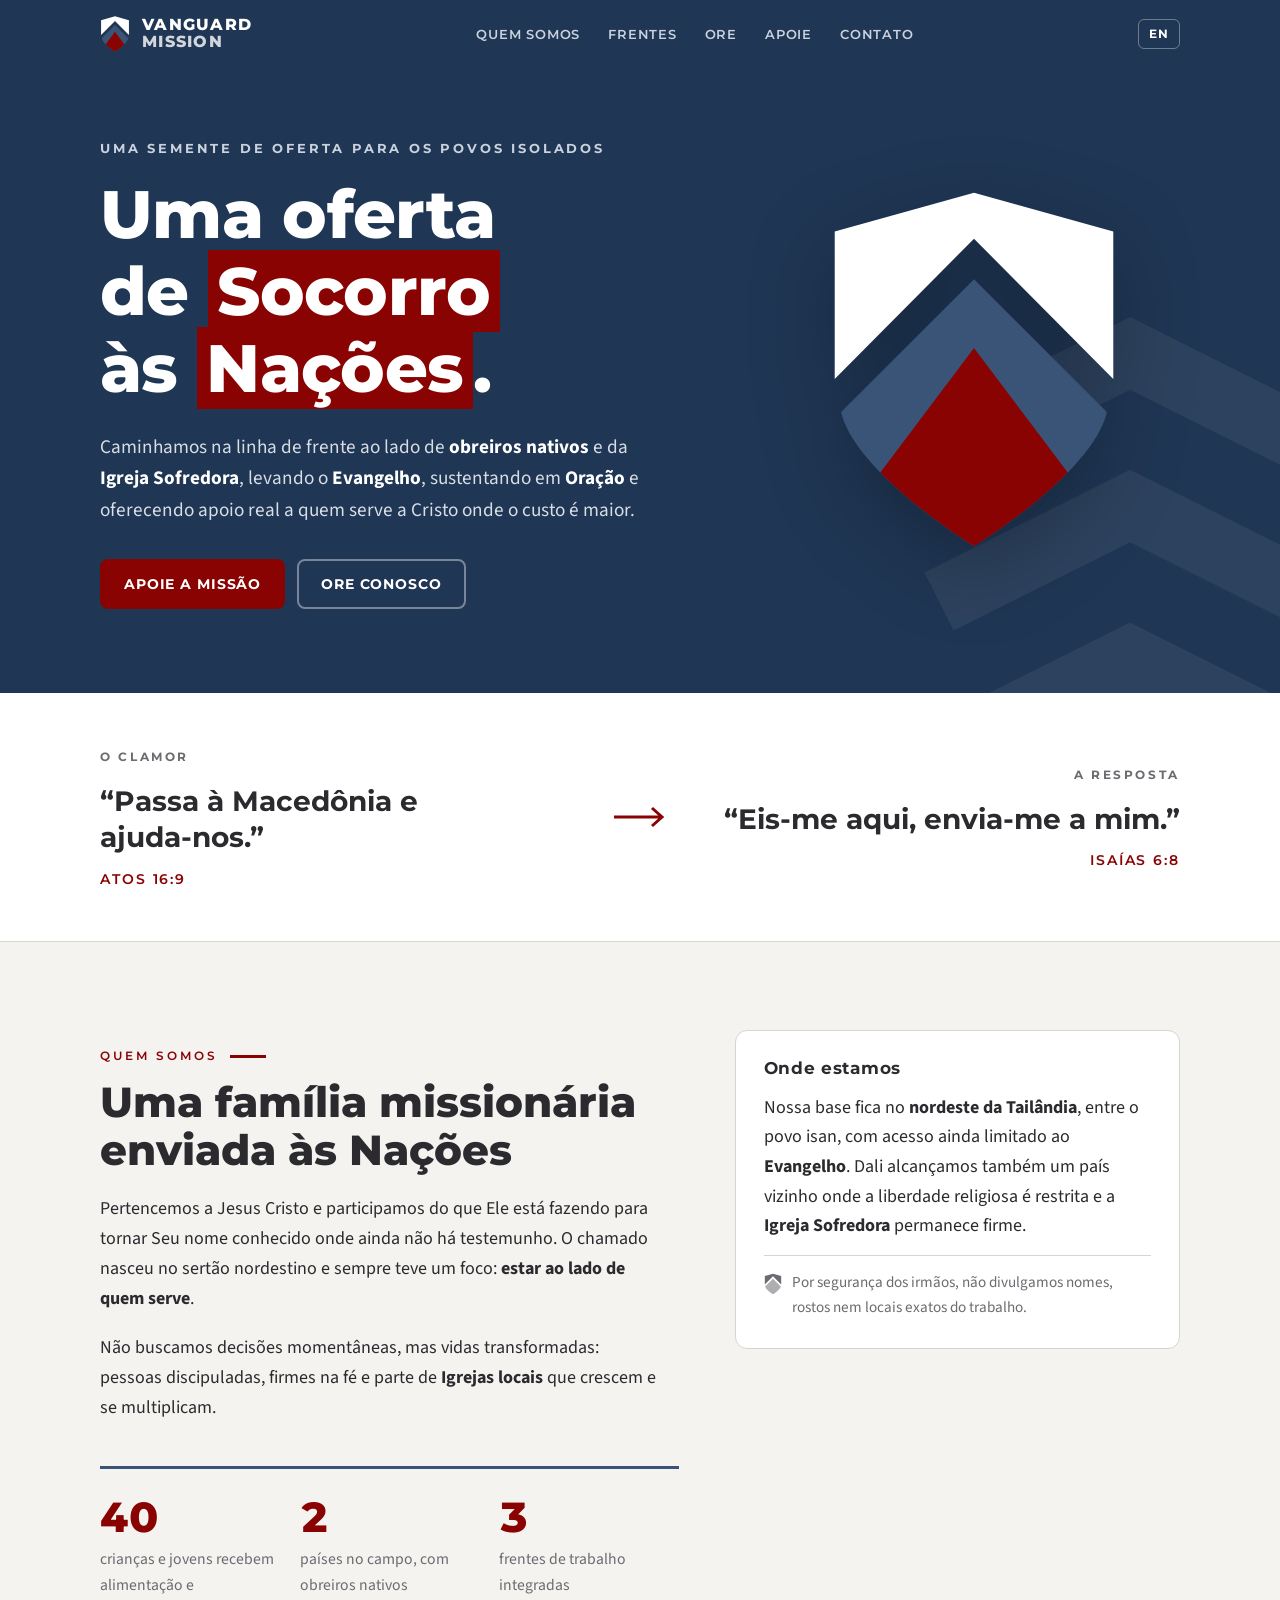
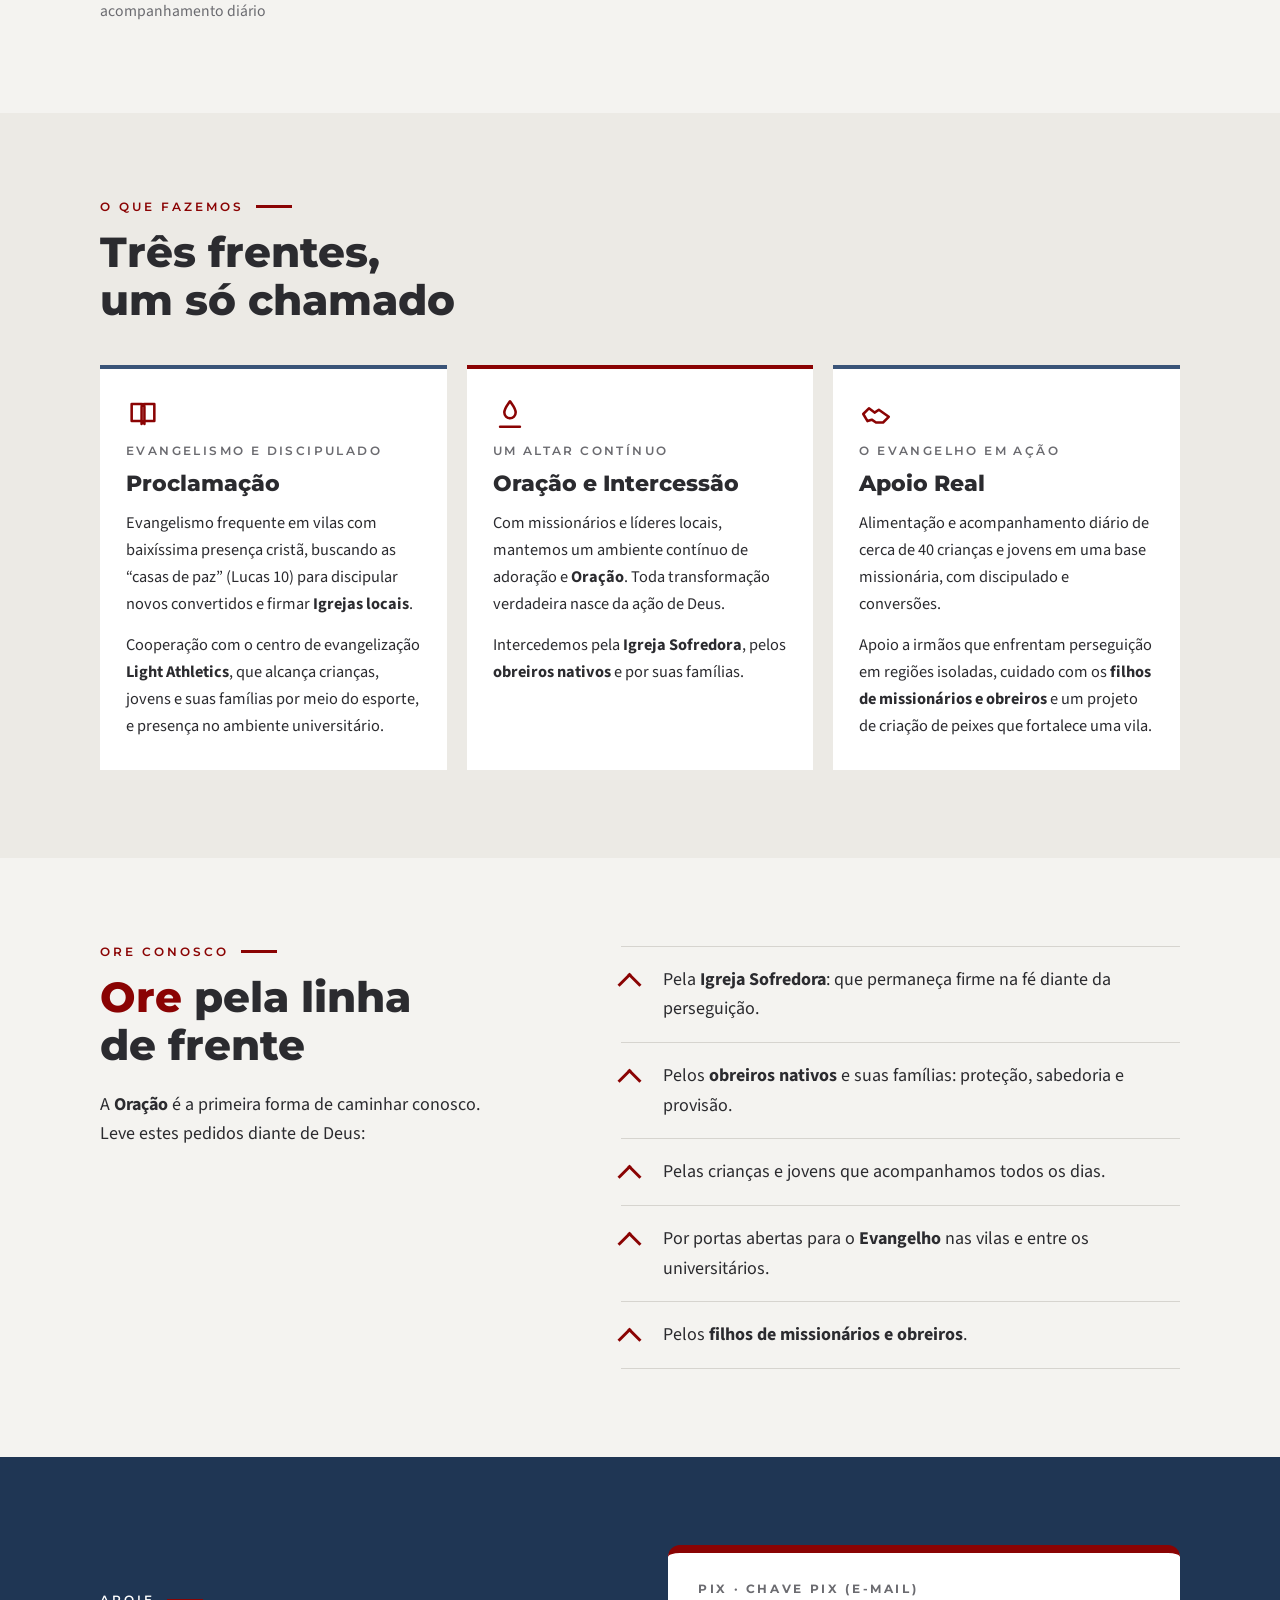
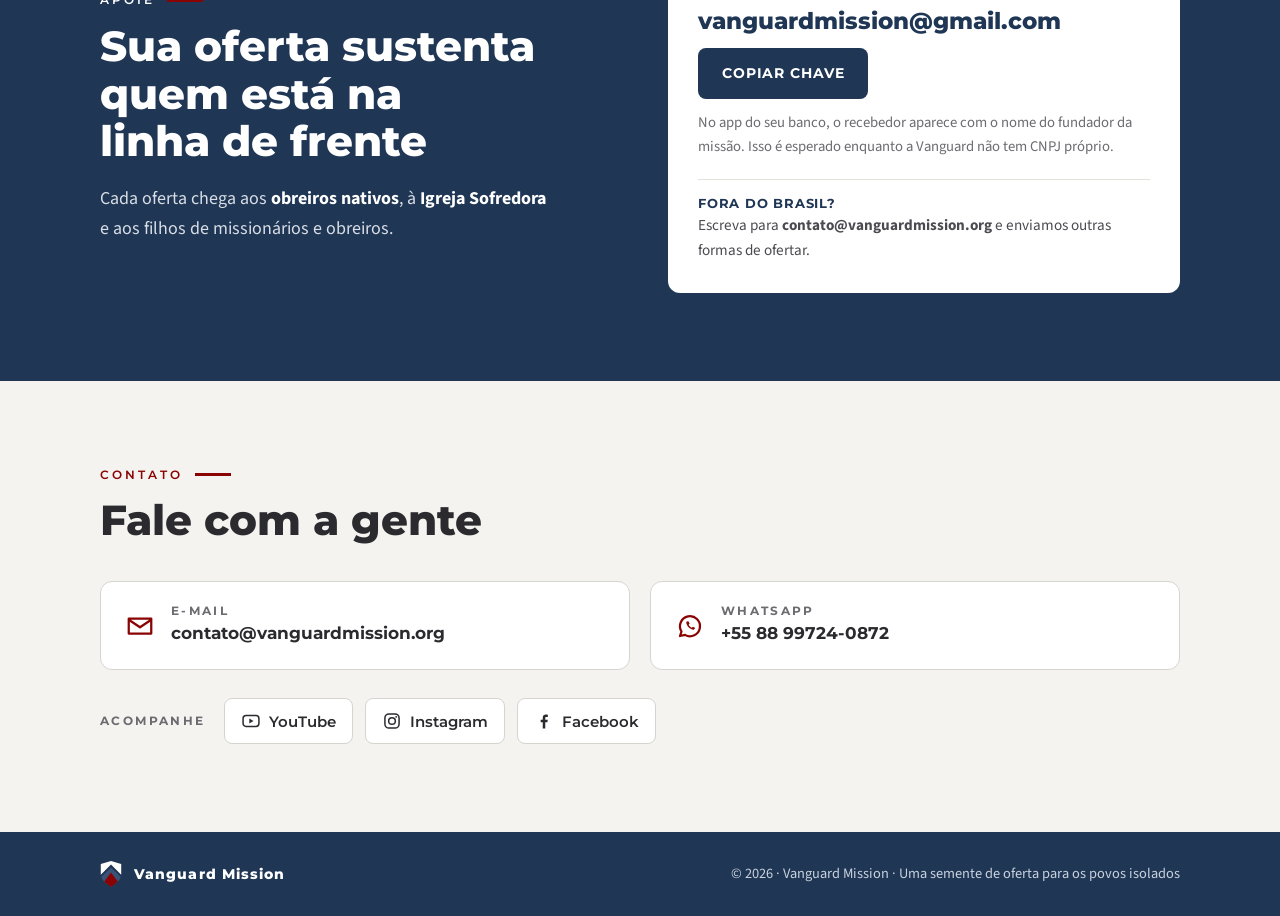
==== index.html @ 85c514eb "Add files via upload" ====
<!doctype html>
<html lang="pt-BR">
<head>
<meta charset="utf-8">
<meta name="viewport" content="width=device-width, initial-scale=1, viewport-fit=cover">
<title>Vanguard Mission</title>
<meta name="claude:viewport-fit-sides" content="cover">
<meta name="description" content="Uma oferta de Socorro às Nações. Caminhamos ao lado de obreiros nativos e da Igreja Sofredora no Sudeste Asiático.">
<meta name="theme-color" content="#1F3654">
<link rel="canonical" href="https://vanguardmission.org/">
<link rel="alternate" hreflang="pt-BR" href="https://vanguardmission.org/">
<link rel="alternate" hreflang="en" href="https://vanguardmission.org/en.html">
<meta property="og:type" content="website">
<meta property="og:title" content="Vanguard Mission">
<meta property="og:description" content="Uma oferta de Socorro às Nações. Caminhamos ao lado de obreiros nativos e da Igreja Sofredora no Sudeste Asiático.">
<meta property="og:url" content="https://vanguardmission.org/">
<meta property="og:image" content="https://vanguardmission.org/og.jpg">
<meta name="twitter:card" content="summary_large_image">
<link rel="icon" href="escudo.svg" type="image/svg+xml">
<link rel="apple-touch-icon" href="apple-touch-icon.png">
<link rel="preconnect" href="https://fonts.googleapis.com">
<link rel="preconnect" href="https://fonts.gstatic.com" crossorigin>
<link rel="stylesheet" href="https://fonts.googleapis.com/css2?family=Montserrat:wght@600;700;800&family=Source+Sans+3:wght@400;600;700&display=swap">
<link rel="stylesheet" href="style.css">
</head>
<body>
<header>
<div class="wrap bar">
<a class="brand" href="#top" aria-label="Vanguard Mission"><svg class="" viewBox="-4 -4 112 140" aria-hidden="true"><path fill="#FFFFFF" d="M52 0 L104 14.5 L104 69.5 L52 17.2 L0 69.5 L0 14.5 Z"/><clipPath id="hs"><path d="M52 32.3 L101.6 81.9 C98 98 74 118 52 132 C30 118 6 98 2.4 81.9 Z"/></clipPath><path fill="#3A5478" d="M52 32.3 L101.6 81.9 C98 98 74 118 52 132 C30 118 6 98 2.4 81.9 Z"/><path fill="#8A0303" clip-path="url(#hs)" d="M52 58 L-21 155 L125 155 Z"/></svg><span>VANGUARD<i>MISSION</i></span></a>
<nav aria-label="Menu"><ul><li><a href="#quem-somos">Quem somos</a></li><li><a href="#frentes">Frentes</a></li><li><a href="#ore">Ore</a></li><li><a href="#apoie">Apoie</a></li><li><a href="#contato">Contato</a></li></ul></nav>
<div class="right"><a class="lang" href="en.html" hreflang="en" aria-label="English">EN</a></div>
</div>
</header>
<main id="top">
<div class="hero">
<svg class="chev" viewBox="0 0 220 260" aria-hidden="true"><g fill="none" stroke="#fff" stroke-width="34"><polyline points="10,90 110,40 210,90"/><polyline points="10,170 110,120 210,170"/><polyline points="10,250 110,200 210,250"/></g></svg>
<div class="wrap">
<div>
<p class="tag">Uma semente de oferta para os povos isolados</p>
<h1>Uma oferta de <span class="hl">Socorro</span> às <span class="hl">Nações</span>.</h1>
<p class="lead">Caminhamos na linha de frente ao lado de <b>obreiros nativos</b> e da <b>Igreja Sofredora</b>, levando o <b>Evangelho</b>, sustentando em <b>Oração</b> e oferecendo apoio real a quem serve a Cristo onde o custo é maior.</p>
<div class="ctas"><a class="btn primary" href="#apoie">Apoie a missão</a><a class="btn ghost" href="#ore">Ore conosco</a></div>
</div>
<div class="hero-mark"><svg class="" viewBox="-4 -4 112 140" aria-hidden="true"><path fill="#FFFFFF" d="M52 0 L104 14.5 L104 69.5 L52 17.2 L0 69.5 L0 14.5 Z"/><clipPath id="hero"><path d="M52 32.3 L101.6 81.9 C98 98 74 118 52 132 C30 118 6 98 2.4 81.9 Z"/></clipPath><path fill="#3A5478" d="M52 32.3 L101.6 81.9 C98 98 74 118 52 132 C30 118 6 98 2.4 81.9 Z"/><path fill="#8A0303" clip-path="url(#hero)" d="M52 58 L-21 155 L125 155 Z"/></svg></div>
</div>
</div>
<div class="verses">
<div class="wrap">
<div class="verse"><span class="k">O Clamor</span><blockquote>“Passa à Macedônia e ajuda&#8209;nos.”</blockquote><cite>Atos 16:9</cite></div>
<svg class="arrow" viewBox="0 0 56 24" aria-hidden="true"><path d="M2 12h48 M40 3l10 9-10 9" fill="none" stroke="currentColor" stroke-width="3"/></svg>
<div class="verse answer"><span class="k">A resposta</span><blockquote>“Eis&#8209;me aqui, envia&#8209;me a mim.”</blockquote><cite>Isaías 6:8</cite></div>
</div>
</div>
<section class="about" id="quem-somos">
<div class="wrap">
<div class="col">
<p class="eyebrow">Quem somos</p>
<h2>Uma família missionária enviada às Nações</h2>
<p>Pertencemos a Jesus Cristo e participamos do que Ele está fazendo para tornar Seu nome conhecido onde ainda não há testemunho. O chamado nasceu no sertão nordestino e sempre teve um foco: <b>estar ao lado de quem serve</b>.</p><p>Não buscamos decisões momentâneas, mas vidas transformadas: pessoas discipuladas, firmes na fé e parte de <b>Igrejas locais</b> que crescem e se multiplicam.</p>
<div class="facts"><div class="fact"><strong>40</strong><span>crianças e jovens recebem alimentação e acompanhamento diário</span></div><div class="fact"><strong>2</strong><span>países no campo, com obreiros nativos</span></div><div class="fact"><strong>3</strong><span>frentes de trabalho integradas</span></div></div>
</div>
<aside class="where">
<h3>Onde estamos</h3>
<p>Nossa base fica no <b>nordeste da Tailândia</b>, entre o povo isan, com acesso ainda limitado ao <b>Evangelho</b>. Dali alcançamos também um país vizinho onde a liberdade religiosa é restrita e a <b>Igreja Sofredora</b> permanece firme.</p>
<p class="safety"><svg viewBox="-4 -4 112 140" aria-hidden="true"><path fill="currentColor" d="M52 0 L104 14.5 L104 69.5 L52 17.2 L0 69.5 L0 14.5 Z"/><path fill="currentColor" opacity=".55" d="M52 32.3 L101.6 81.9 C98 98 74 118 52 132 C30 118 6 98 2.4 81.9 Z"/></svg><span>Por segurança dos irmãos, não divulgamos nomes, rostos nem locais exatos do trabalho.</span></p>
</aside>
</div>
</section>
<section class="fronts" id="frentes">
<div class="wrap">
<p class="eyebrow">O que fazemos</p>
<h2>Três frentes, um só chamado</h2>
<div class="grid3"><article class="front"><svg viewBox="0 0 24 24" aria-hidden="true"><path d="M4 5h7a2 2 0 0 1 2 2v12a2 2 0 0 0-2-2H4z M20 5h-7a2 2 0 0 0-2 2v12a2 2 0 0 1 2-2h7z" fill="none" stroke="currentColor" stroke-width="1.8" stroke-linejoin="round"/></svg><span class="sub">Evangelismo e discipulado</span><h3>Proclamação</h3><p>Evangelismo frequente em vilas com baixíssima presença cristã, buscando as “casas de paz” (Lucas 10) para discipular novos convertidos e firmar <b>Igrejas locais</b>.</p><p>Cooperação com o centro de evangelização <b>Light Athletics</b>, que alcança crianças, jovens e suas famílias por meio do esporte, e presença no ambiente universitário.</p></article><article class="front"><svg viewBox="0 0 24 24" aria-hidden="true"><path d="M12 3c2 3 4 5 4 8a4 4 0 0 1-8 0c0-3 2-5 4-8z M5 21h14" fill="none" stroke="currentColor" stroke-width="1.8" stroke-linejoin="round" stroke-linecap="round"/></svg><span class="sub">Um altar contínuo</span><h3>Oração e Intercessão</h3><p>Com missionários e líderes locais, mantemos um ambiente contínuo de adoração e <b>Oração</b>. Toda transformação verdadeira nasce da ação de Deus.</p><p>Intercedemos pela <b>Igreja Sofredora</b>, pelos <b>obreiros nativos</b> e por suas famílias.</p></article><article class="front"><svg viewBox="0 0 24 24" aria-hidden="true"><path d="M3 12l4-4 4 3 3-2 7 5-4 4h-5l-3-2-3 1z" fill="none" stroke="currentColor" stroke-width="1.8" stroke-linejoin="round"/></svg><span class="sub">O Evangelho em ação</span><h3>Apoio Real</h3><p>Alimentação e acompanhamento diário de cerca de 40 crianças e jovens em uma base missionária, com discipulado e conversões.</p><p>Apoio a irmãos que enfrentam perseguição em regiões isoladas, cuidado com os <b>filhos de missionários e obreiros</b> e um projeto de criação de peixes que fortalece uma vila.</p></article></div>
</div>
</section>
<section class="pray" id="ore">
<div class="wrap">
<div>
<p class="eyebrow">Ore conosco</p>
<h2><span class="hl">Ore</span> pela linha de frente</h2>
<p class="intro">A <b>Oração</b> é a primeira forma de caminhar conosco. Leve estes pedidos diante de Deus:</p>
</div>
<ul class="plist"><li><span>Pela <b>Igreja Sofredora</b>: que permaneça firme na fé diante da perseguição.</span></li><li><span>Pelos <b>obreiros nativos</b> e suas famílias: proteção, sabedoria e provisão.</span></li><li><span>Pelas crianças e jovens que acompanhamos todos os dias.</span></li><li><span>Por portas abertas para o <b>Evangelho</b> nas vilas e entre os universitários.</span></li><li><span>Pelos <b>filhos de missionários e obreiros</b>.</span></li></ul>
</div>
</section>
<section class="give" id="apoie">
<div class="wrap">
<div>
<p class="eyebrow">Apoie</p>
<h2>Sua oferta sustenta quem está na linha de frente</h2>
<p class="sub">Cada oferta chega aos <b>obreiros nativos</b>, à <b>Igreja Sofredora</b> e aos filhos de missionários e obreiros.</p>
</div>
<div class="pix">
<span class="k">PIX · Chave PIX (e-mail)</span>
<span class="key" id="pix-key">vanguardmission@gmail.com</span>
<button class="btn" type="button" id="copy-pix" data-copy="vanguardmission@gmail.com" data-done="Chave copiada"><span>Copiar chave</span></button>
<p class="note">No app do seu banco, o recebedor aparece com o nome do fundador da missão. Isso é esperado enquanto a Vanguard não tem CNPJ próprio.</p>
<p class="abroad"><strong>Fora do Brasil?</strong>Escreva para <b>contato@vanguardmission.org</b> e enviamos outras formas de ofertar.</p>
</div>
</div>
</section>
<section class="contact" id="contato">
<div class="wrap">
<p class="eyebrow">Contato</p>
<h2>Fale com a gente</h2>
<div class="cards">
<a class="ccard" href="mailto:contato@vanguardmission.org"><svg viewBox="0 0 24 24" aria-hidden="true"><path d="M3 6h18v12H3z M3 7l9 6 9-6" fill="none" stroke="currentColor" stroke-width="1.8" stroke-linejoin="round"/></svg><span><span class="k">E-mail</span><span class="v">contato@vanguardmission.org</span></span></a>
<a class="ccard" href="https://wa.me/5588997240872" target="_blank" rel="noopener"><svg viewBox="0 0 24 24" aria-hidden="true"><path d="M4 20l1.2-3.6A8 8 0 1 1 8 19.1z" fill="none" stroke="currentColor" stroke-width="1.8" stroke-linejoin="round"/><path d="M9 8.5c0 3 2.5 6 6 6.5l1.2-1.4-1.8-1-1 .8c-1-.5-2-1.5-2.5-2.5l.8-1-1-1.8z" fill="currentColor"/></svg><span><span class="k">WhatsApp</span><span class="v">+55 88 99724-0872</span></span></a>
</div>
<div class="social"><span class="k">Acompanhe</span>
<a href="https://www.youtube.com/@VanguardMission" target="_blank" rel="noopener"><svg viewBox="0 0 24 24" aria-hidden="true"><rect x="2.5" y="5.5" width="19" height="13" rx="3.5" fill="none" stroke="currentColor" stroke-width="1.8"/><path d="M10 9v6l5-3z" fill="currentColor"/></svg>YouTube</a>
<a href="https://www.instagram.com/vanguardmission" target="_blank" rel="noopener"><svg viewBox="0 0 24 24" aria-hidden="true"><rect x="3.5" y="3.5" width="17" height="17" rx="5" fill="none" stroke="currentColor" stroke-width="1.8"/><circle cx="12" cy="12" r="4" fill="none" stroke="currentColor" stroke-width="1.8"/><circle cx="17" cy="7" r="1.1" fill="currentColor"/></svg>Instagram</a>
<a href="https://www.facebook.com/profile.php?id=61588587605266" target="_blank" rel="noopener"><svg viewBox="0 0 24 24" aria-hidden="true"><path d="M13.5 21v-7.5h2.6l.4-3h-3V8.6c0-.9.3-1.5 1.5-1.5h1.6V4.4c-.3 0-1.2-.1-2.3-.1-2.3 0-3.8 1.4-3.8 3.9v2.3H8v3h2.5V21" fill="currentColor"/></svg>Facebook</a>
</div>
</div>
</section>
</main>
<footer>
<div class="wrap">
<a class="brand" href="#top"><svg class="" viewBox="-4 -4 112 140" aria-hidden="true"><path fill="#FFFFFF" d="M52 0 L104 14.5 L104 69.5 L52 17.2 L0 69.5 L0 14.5 Z"/><clipPath id="fs"><path d="M52 32.3 L101.6 81.9 C98 98 74 118 52 132 C30 118 6 98 2.4 81.9 Z"/></clipPath><path fill="#3A5478" d="M52 32.3 L101.6 81.9 C98 98 74 118 52 132 C30 118 6 98 2.4 81.9 Z"/><path fill="#8A0303" clip-path="url(#fs)" d="M52 58 L-21 155 L125 155 Z"/></svg><span>Vanguard Mission</span></a>
<span>© 2026 · Vanguard Mission · Uma semente de oferta para os povos isolados</span>
</div>
</footer>
<script>
document.querySelectorAll('[data-copy]').forEach(function(btn){
btn.addEventListener('click',function(){
var txt=btn.getAttribute('data-copy'), lbl=btn.querySelector('span'), orig=lbl.textContent, done=btn.getAttribute('data-done');
function ok(){lbl.textContent=done;setTimeout(function(){lbl.textContent=orig},2200)}
function fallback(){var el=document.getElementById('pix-key');var r=document.createRange();r.selectNodeContents(el);var s=window.getSelection();s.removeAllRanges();s.addRange(r);try{document.execCommand('copy');ok()}catch(e){}}
if(navigator.clipboard&&navigator.clipboard.writeText){navigator.clipboard.writeText(txt).then(ok,fallback)}else{fallback()}
});
});
</script>
</body>
</html>
---- style.css ----
:root{--navy:#1F3654; --navy-2:#3A5478; --red:#8A0303; --red-hl:#8A0303;--ink:#2B2B2F; --muted:#6B6B70; --line:#D6D4CF;--bg:#F4F3F0; --surface:#FFFFFF; --band:#ECEAE5;--on-navy:#FFFFFF; --on-navy-2:#C9D2DE; --hl-on-navy:#E0393F;--display:"Montserrat","Segoe UI",Arial,sans-serif;--text:"Source Sans 3","Segoe UI",Arial,sans-serif;}@media (prefers-color-scheme: dark){:root:not([data-theme="light"]){--ink:#E9E8E5; --muted:#A8ACB4; --line:#343A45; --bg:#12161D; --surface:#1A2029; --band:#161B23;--red-hl:#E0393F; --navy:#17283F; color-scheme:dark}}:root[data-theme="dark"]{--ink:#E9E8E5; --muted:#A8ACB4; --line:#343A45; --bg:#12161D; --surface:#1A2029; --band:#161B23;--red-hl:#E0393F; --navy:#17283F; color-scheme:dark}*{box-sizing:border-box}html{scroll-behavior:smooth}@media (prefers-reduced-motion: reduce){html{scroll-behavior:auto}}body{margin:0;background:var(--bg);color:var(--ink);font:400 1.125rem/1.65 var(--text);-webkit-font-smoothing:antialiased}body::before{content:"";position:fixed;inset:0 0 auto;height:env(safe-area-inset-top,0px);z-index:30;background:var(--navy)}.wrap{max-width:1120px;margin:0 auto;padding-left:max(20px,env(safe-area-inset-left,0px));padding-right:max(20px,env(safe-area-inset-right,0px))}h1,h2,h3{font-family:var(--display);text-wrap:balance;margin:0;line-height:1.15}p{margin:0}b{font-weight:700}a{color:inherit}a:focus-visible,button:focus-visible{outline:3px solid var(--navy-2);outline-offset:3px;border-radius:4px}.hl{color:var(--red-hl)}.eyebrow{font:600 .78rem/1 var(--display);letter-spacing:.24em;text-transform:uppercase;color:var(--red-hl);display:flex;align-items:center;gap:12px}.eyebrow::after{content:"";width:36px;height:3px;background:var(--red)}header{position:sticky;top:env(safe-area-inset-top,0px);z-index:20;background:var(--navy);color:var(--on-navy)}.bar{display:flex;align-items:center;justify-content:space-between;gap:16px;min-height:68px}.brand{display:flex;align-items:center;gap:12px;text-decoration:none}.brand svg{width:30px;height:38px}.brand span{font:800 1rem/1.05 var(--display);letter-spacing:.08em}.brand span i{display:block;font-style:normal;color:#fff;opacity:.8}nav ul{display:flex;gap:4px;list-style:none;margin:0;padding:0}nav a{font:600 .82rem/1 var(--display);letter-spacing:.06em;text-transform:uppercase;text-decoration:none;padding:10px 12px;border-radius:6px;color:var(--on-navy-2)}nav a:hover{color:var(--on-navy);background:rgba(255,255,255,.08)}.lang{font:700 .78rem/1 var(--display);letter-spacing:.1em;text-decoration:none;border:1.5px solid rgba(255,255,255,.35);color:var(--on-navy);padding:8px 10px;border-radius:6px}.lang:hover{border-color:var(--on-navy)}.right{display:flex;align-items:center;gap:10px}@media (max-width:860px){nav{display:none}}.hero{background:var(--navy);color:var(--on-navy);position:relative;overflow:hidden}.hero .wrap{padding-block:72px 84px;display:grid;grid-template-columns:minmax(0,1.5fr) minmax(0,1fr);gap:48px;align-items:center}.tag{font:700 .8rem/1.4 var(--display);letter-spacing:.22em;text-transform:uppercase;color:var(--on-navy-2)}.hero h1{font-weight:800;font-size:clamp(2.4rem,5.6vw,4.2rem);letter-spacing:-.01em;margin-top:18px}.hero .hl{color:#fff;background:var(--red);padding:0 .14em;box-decoration-break:clone;-webkit-box-decoration-break:clone}.hero p.lead{margin-top:24px;font-size:1.2rem;color:#D9DEE6;max-width:58ch}.hero p.lead b{color:#fff}.ctas{display:flex;flex-wrap:wrap;gap:12px;margin-top:32px}.btn{display:inline-flex;align-items:center;gap:10px;font:700 .9rem/1 var(--display);letter-spacing:.06em;text-transform:uppercase;text-decoration:none;padding:16px 22px;border-radius:8px;border:2px solid transparent;cursor:pointer}.btn.primary{background:var(--red);color:#fff}.btn.primary:hover{background:#6B0202}.btn.ghost{border-color:rgba(255,255,255,.4);color:#fff}.btn.ghost:hover{border-color:#fff}.hero-mark{justify-self:center;width:min(300px,70vw)}.hero-mark svg{width:100%;height:auto;filter:drop-shadow(0 24px 40px rgba(0,0,0,.25))}.chev{position:absolute;right:-60px;bottom:-80px;width:420px;opacity:.06;pointer-events:none}@media (max-width:860px){.hero .wrap{grid-template-columns:1fr;padding-block:48px 56px}.hero-mark{order:-1;width:120px;justify-self:start}}.verses{background:var(--surface);border-bottom:1px solid var(--line)}.verses .wrap{display:grid;grid-template-columns:1fr auto 1fr;gap:32px;align-items:center;padding-block:48px}.verse .k{font:700 .75rem/1 var(--display);letter-spacing:.22em;text-transform:uppercase;color:var(--muted)}.verse blockquote{margin:12px 0 8px;font:700 clamp(1.3rem,2.6vw,1.75rem)/1.3 var(--display);color:var(--ink)}.verse cite{font:600 .85rem/1 var(--display);letter-spacing:.14em;text-transform:uppercase;font-style:normal;color:var(--red-hl)}.verses .arrow{width:56px;color:var(--red)}.verse.answer{text-align:right}@media (max-width:760px){.verses .wrap{grid-template-columns:1fr}.verses .arrow{transform:rotate(90deg);justify-self:start}.verse.answer{text-align:left}}section{padding-block:88px}section h2{font-weight:800;font-size:clamp(1.8rem,3.6vw,2.6rem);margin-top:16px;max-width:22ch}.about .wrap{display:grid;grid-template-columns:minmax(0,1.3fr) minmax(0,1fr);gap:56px}.about .col p{margin-top:20px;max-width:62ch}.where{background:var(--surface);border:1px solid var(--line);border-radius:12px;padding:28px;align-self:start;display:grid;gap:14px}.where h3{font-size:1.05rem;letter-spacing:.04em}.safety{display:flex;gap:10px;font-size:.95rem;color:var(--muted);border-top:1px solid var(--line);padding-top:14px}.safety svg{flex:none;width:18px;height:22px;margin-top:3px}.facts{display:grid;grid-template-columns:repeat(3,minmax(0,1fr));gap:20px;margin-top:44px;padding-top:28px;border-top:3px solid var(--navy-2)}.fact strong{display:block;font:800 2.6rem/1 var(--display);color:var(--red-hl);font-variant-numeric:tabular-nums}.fact span{display:block;margin-top:8px;font-size:.98rem;color:var(--muted)}@media (max-width:860px){.about .wrap{grid-template-columns:1fr;gap:32px}}@media (max-width:520px){.facts{grid-template-columns:1fr}}.fronts{background:var(--band)}.grid3{display:grid;grid-template-columns:repeat(3,minmax(0,1fr));gap:20px;margin-top:40px}.front{background:var(--surface);border-top:4px solid var(--navy-2);padding:28px 26px 30px;display:grid;gap:14px;align-content:start}.front:nth-child(2){border-top-color:var(--red)}.front .sub{font:600 .75rem/1 var(--display);letter-spacing:.2em;text-transform:uppercase;color:var(--muted)}.front h3{font-size:1.4rem;font-weight:800}.front p{font-size:1.02rem}.front svg{width:34px;height:34px;color:var(--red-hl)}@media (max-width:900px){.grid3{grid-template-columns:1fr}}.pray .wrap{display:grid;grid-template-columns:minmax(0,1fr) minmax(0,1.2fr);gap:56px;align-items:start}.pray .intro{margin-top:20px;max-width:46ch}.plist{list-style:none;margin:0;padding:0;display:grid}.plist li{display:grid;grid-template-columns:28px 1fr;gap:14px;padding:18px 0;border-bottom:1px solid var(--line)}.plist li:first-child{border-top:1px solid var(--line)}.plist li::before{content:"";width:14px;height:14px;margin-top:7px;border-left:3px solid var(--red);border-top:3px solid var(--red);transform:rotate(45deg) translate(3px,3px)}@media (max-width:860px){.pray .wrap{grid-template-columns:1fr;gap:28px}}.give{background:var(--navy);color:var(--on-navy)}.give .eyebrow{color:#fff}.give .wrap{display:grid;grid-template-columns:minmax(0,1fr) minmax(0,1fr);gap:56px;align-items:center}.give p.sub{margin-top:18px;color:#D9DEE6;max-width:50ch}.give p.sub b{color:#fff}.pix{background:#fff;color:#1F3654;border-radius:12px;padding:30px;border-top:8px solid var(--red);display:grid;gap:12px}.pix .k{font:700 .75rem/1 var(--display);letter-spacing:.22em;text-transform:uppercase;color:#6B6B70}.pix .key{font:800 clamp(1.05rem,2.6vw,1.45rem)/1.25 var(--display);overflow-wrap:anywhere;user-select:all}.pix .btn{justify-self:start;background:#1F3654;color:#fff}.pix .btn:hover{background:#2C4B72}.pix .note{font-size:.92rem;color:#6B6B70}.abroad{margin-top:8px;padding-top:14px;border-top:1px solid #E3E1DC;font-size:.95rem;color:#4A4A50}.abroad strong{display:block;font:700 .82rem/1.4 var(--display);letter-spacing:.06em;text-transform:uppercase;color:#1F3654}@media (max-width:860px){.give .wrap{grid-template-columns:1fr;gap:32px}}.contact .cards{display:grid;grid-template-columns:repeat(2,minmax(0,1fr));gap:20px;margin-top:36px}.ccard{background:var(--surface);border:1px solid var(--line);border-radius:12px;padding:24px;display:flex;gap:16px;align-items:center;text-decoration:none}.ccard:hover{border-color:var(--navy-2)}.ccard svg{width:30px;height:30px;color:var(--red-hl);flex:none}.ccard .k{display:block;font:700 .72rem/1 var(--display);letter-spacing:.2em;text-transform:uppercase;color:var(--muted)}.ccard .v{display:block;margin-top:6px;font:700 1.05rem/1.3 var(--display);overflow-wrap:anywhere}.social{display:flex;flex-wrap:wrap;align-items:center;gap:12px;margin-top:28px}.social .k{font:700 .75rem/1 var(--display);letter-spacing:.2em;text-transform:uppercase;color:var(--muted);margin-right:6px}.social a{display:inline-flex;align-items:center;gap:8px;text-decoration:none;font:600 .95rem/1 var(--display);padding:12px 16px;border:1px solid var(--line);border-radius:8px;background:var(--surface)}.social a:hover{border-color:var(--navy-2)}.social svg{width:20px;height:20px}@media (max-width:620px){.contact .cards{grid-template-columns:1fr}}footer{background:var(--navy);color:var(--on-navy-2);font-size:.9rem}footer .wrap{display:flex;flex-wrap:wrap;justify-content:space-between;gap:12px;align-items:center;padding-block:28px}footer .brand svg{width:22px;height:28px}footer .brand span{font-size:.85rem;color:#fff}
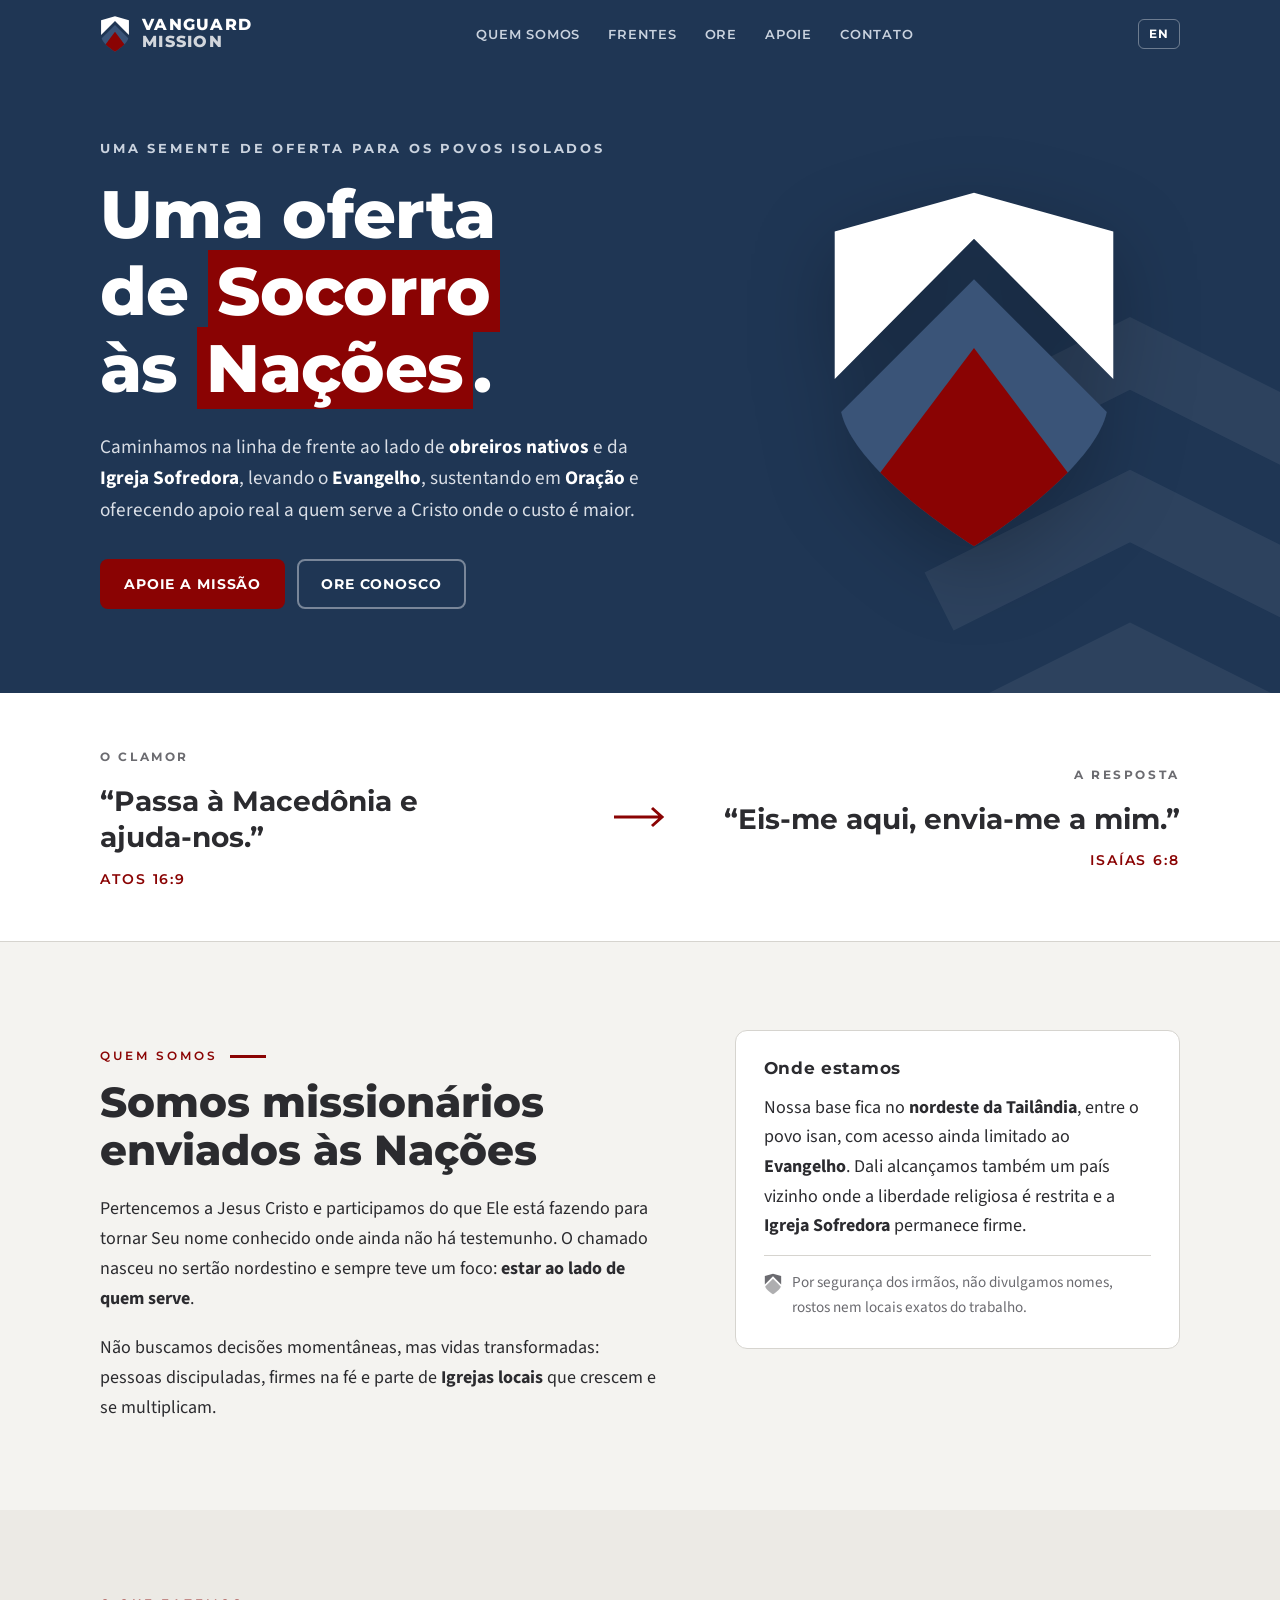
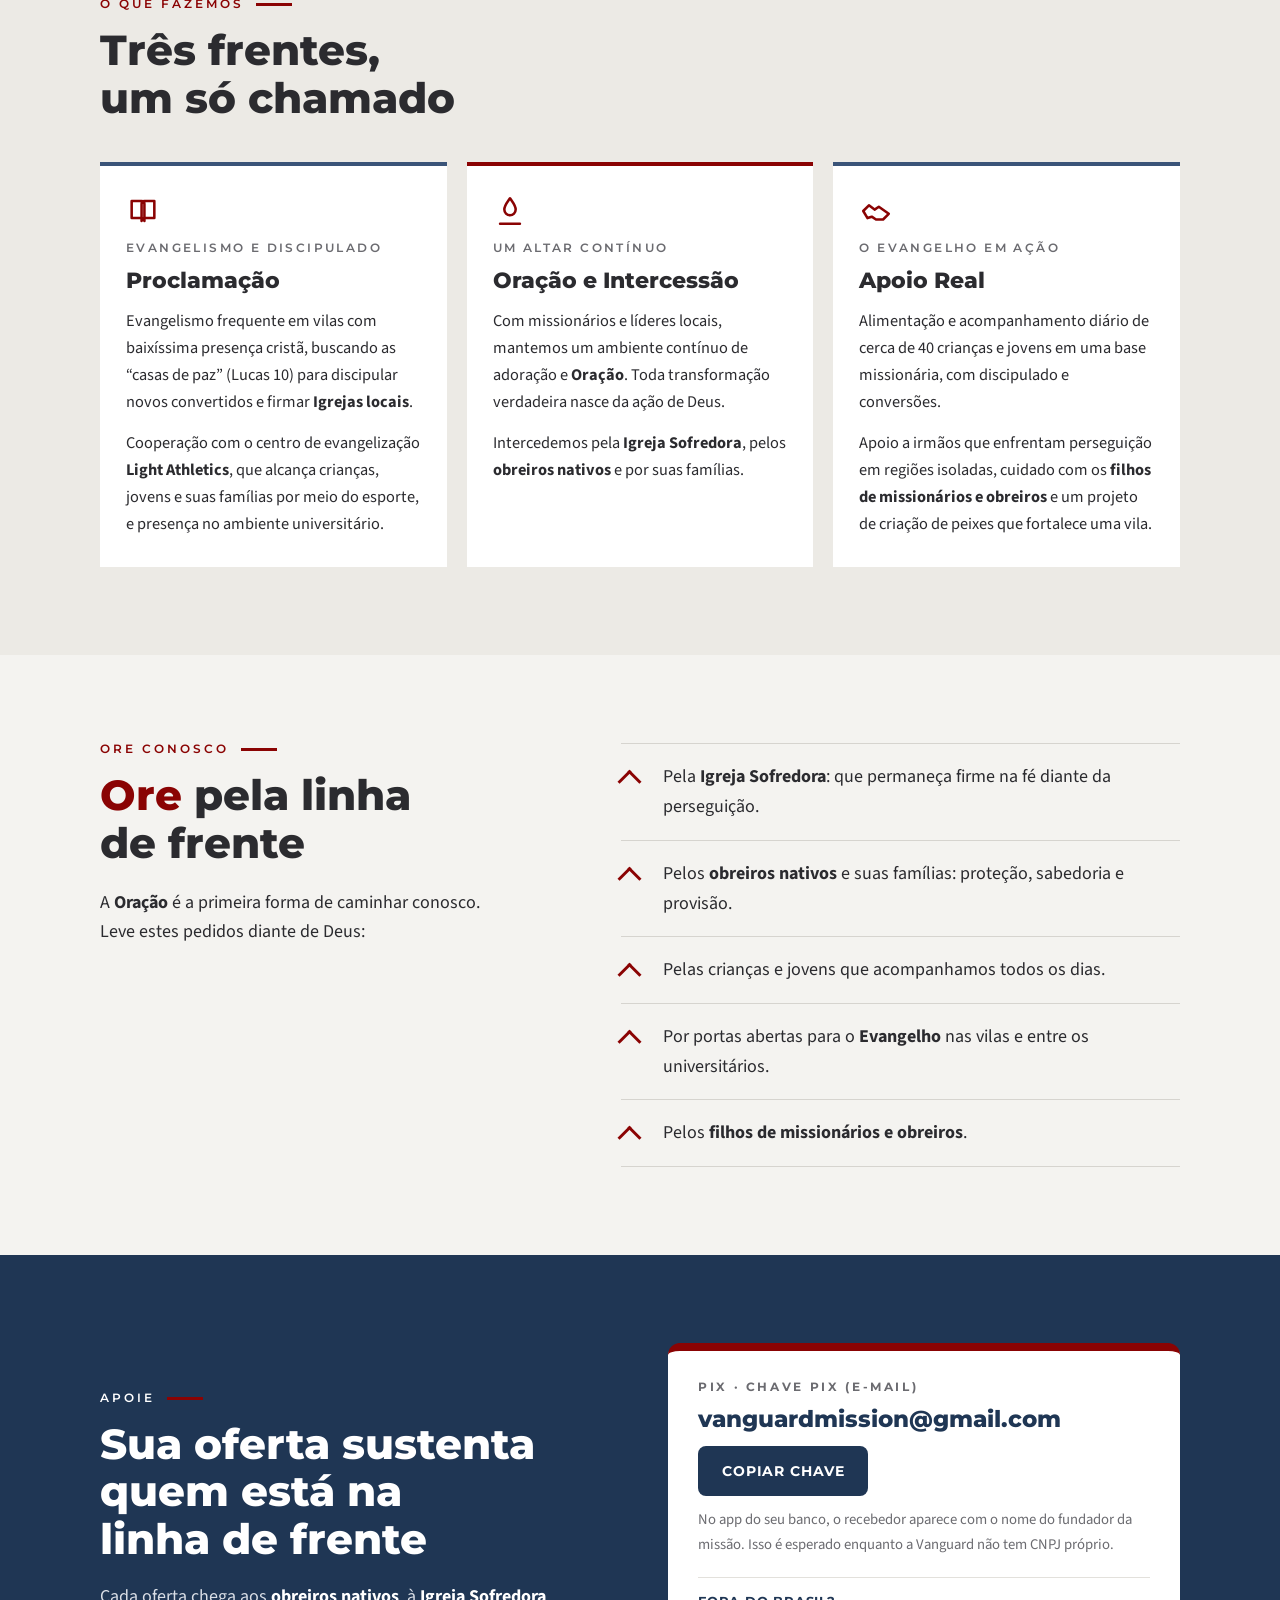
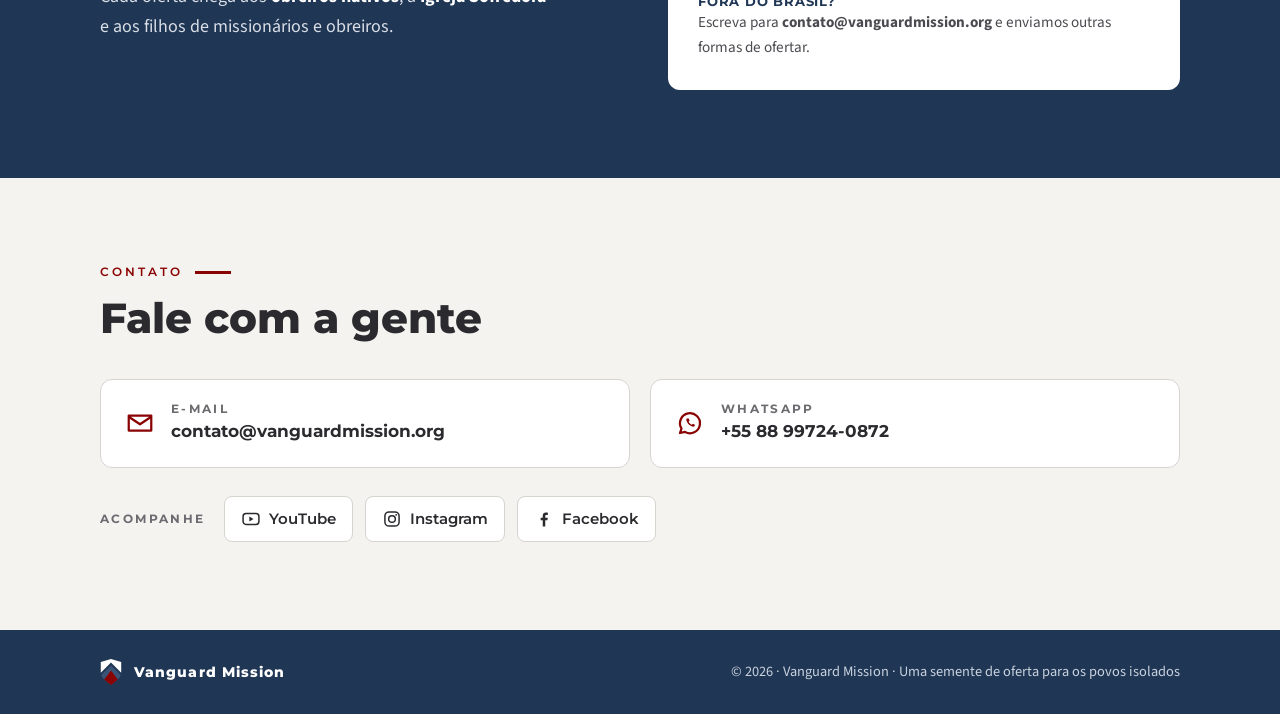
==== commit 0fc6334e: "Quem somos: novo titulo e remove numeros" ====
--- a/index.html
+++ b/index.html
@@ -55,9 +55,8 @@
 <div class="wrap">
 <div class="col">
 <p class="eyebrow">Quem somos</p>
-<h2>Uma família missionária enviada às Nações</h2>
+<h2>Somos missionários enviados às Nações</h2>
 <p>Pertencemos a Jesus Cristo e participamos do que Ele está fazendo para tornar Seu nome conhecido onde ainda não há testemunho. O chamado nasceu no sertão nordestino e sempre teve um foco: <b>estar ao lado de quem serve</b>.</p><p>Não buscamos decisões momentâneas, mas vidas transformadas: pessoas discipuladas, firmes na fé e parte de <b>Igrejas locais</b> que crescem e se multiplicam.</p>
-<div class="facts"><div class="fact"><strong>40</strong><span>crianças e jovens recebem alimentação e acompanhamento diário</span></div><div class="fact"><strong>2</strong><span>países no campo, com obreiros nativos</span></div><div class="fact"><strong>3</strong><span>frentes de trabalho integradas</span></div></div>
 </div>
 <aside class="where">
 <h3>Onde estamos</h3>
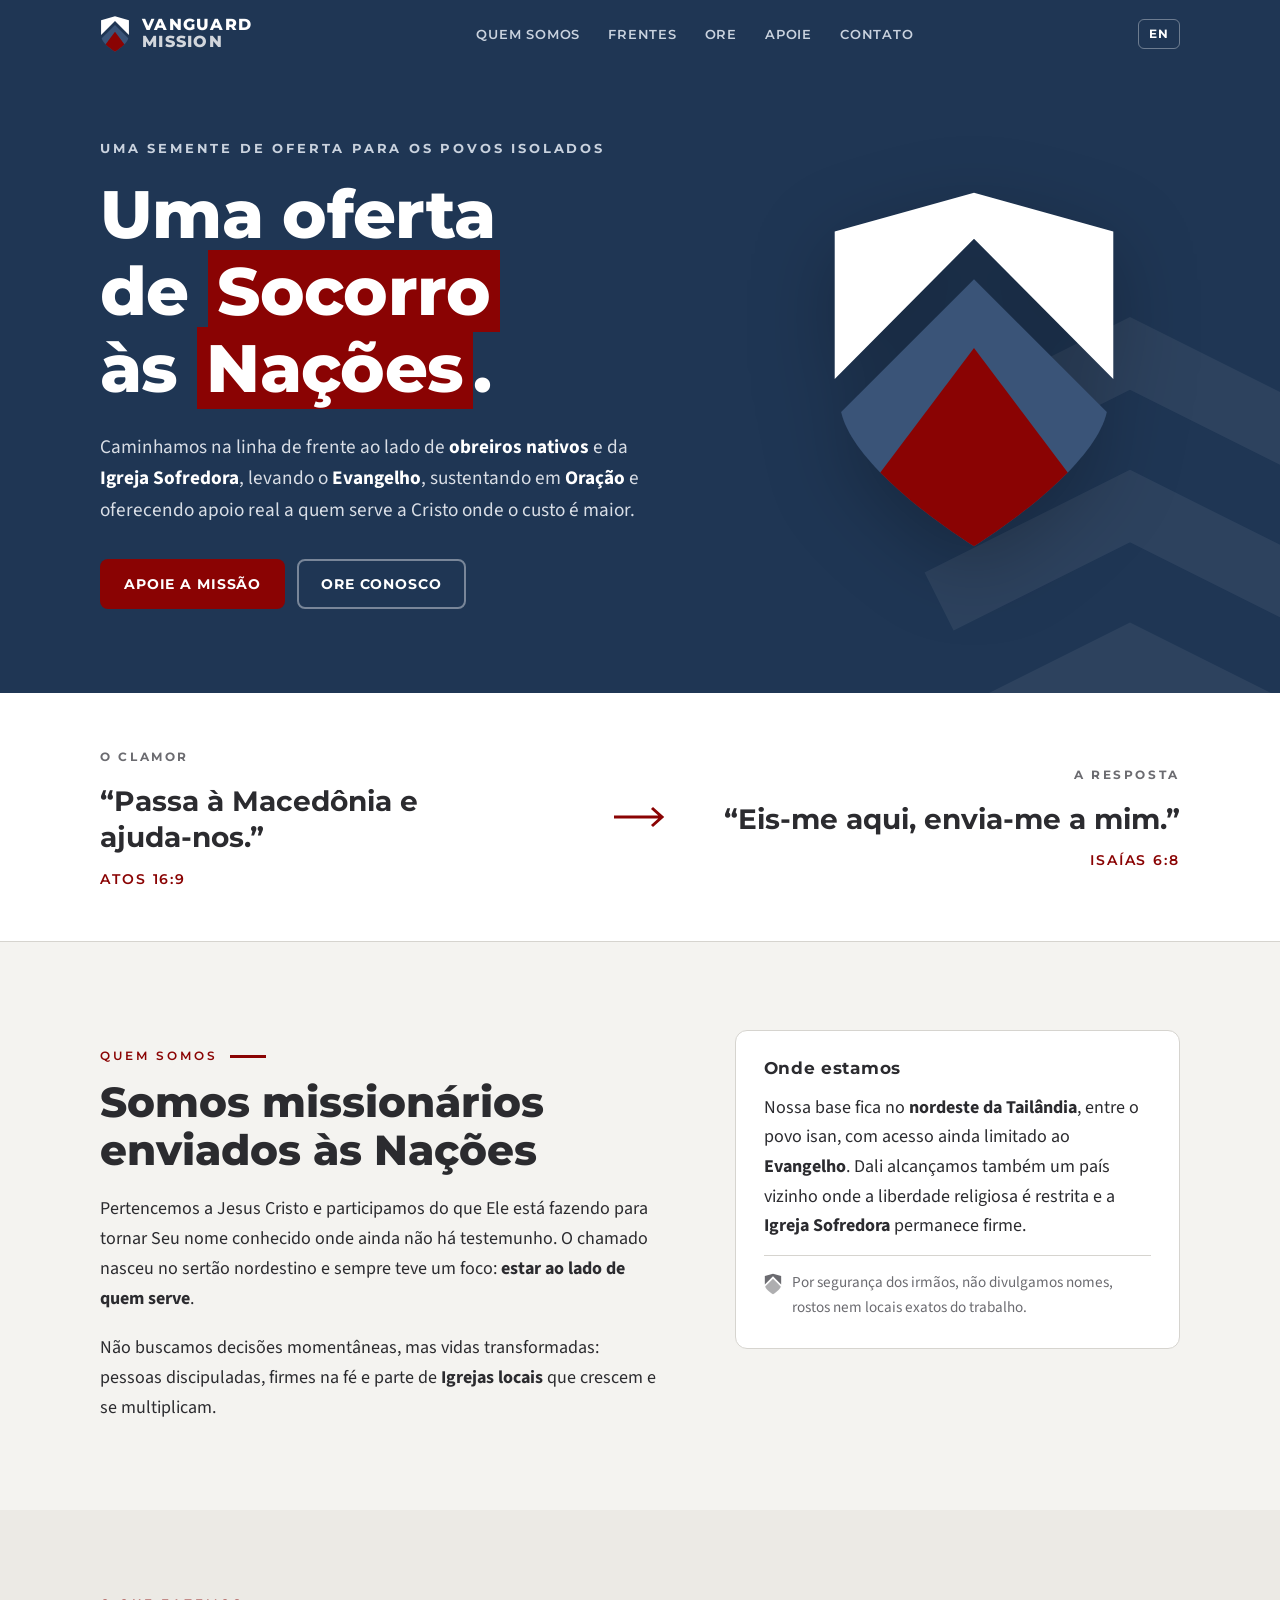
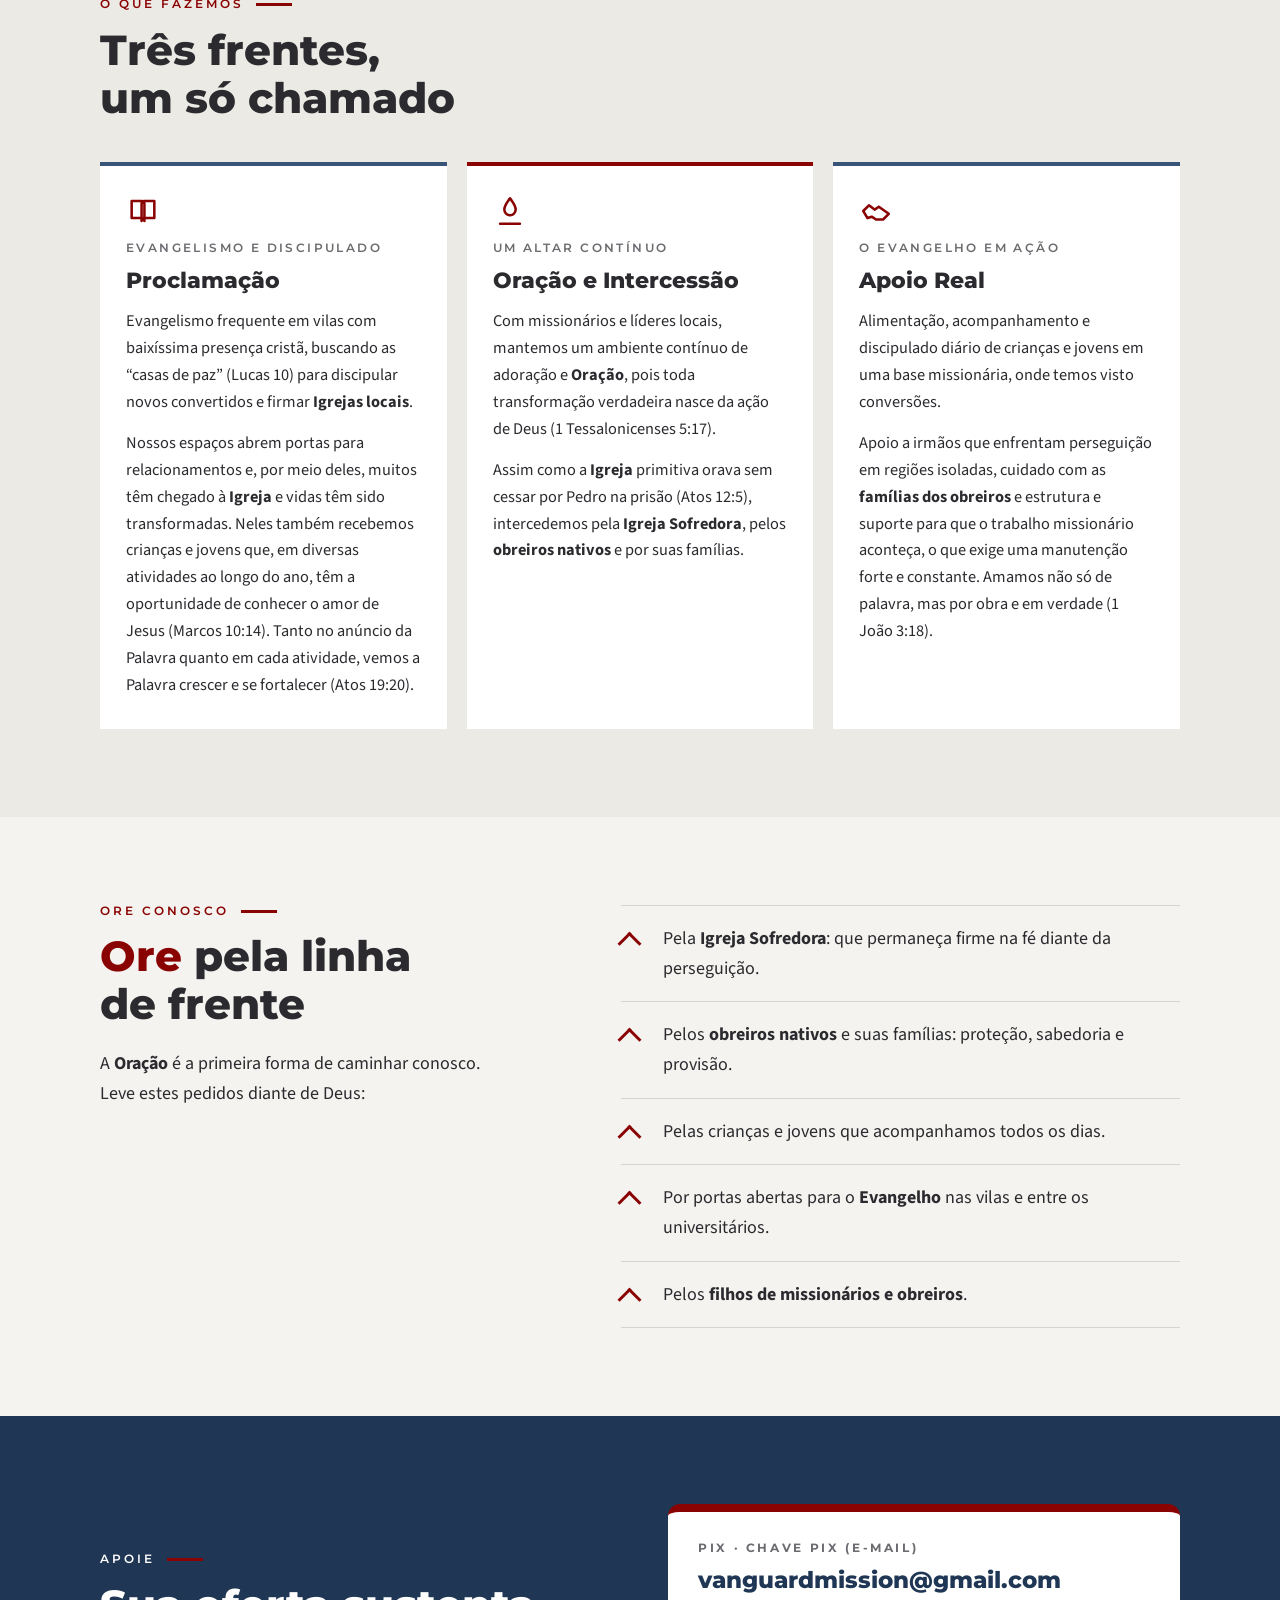
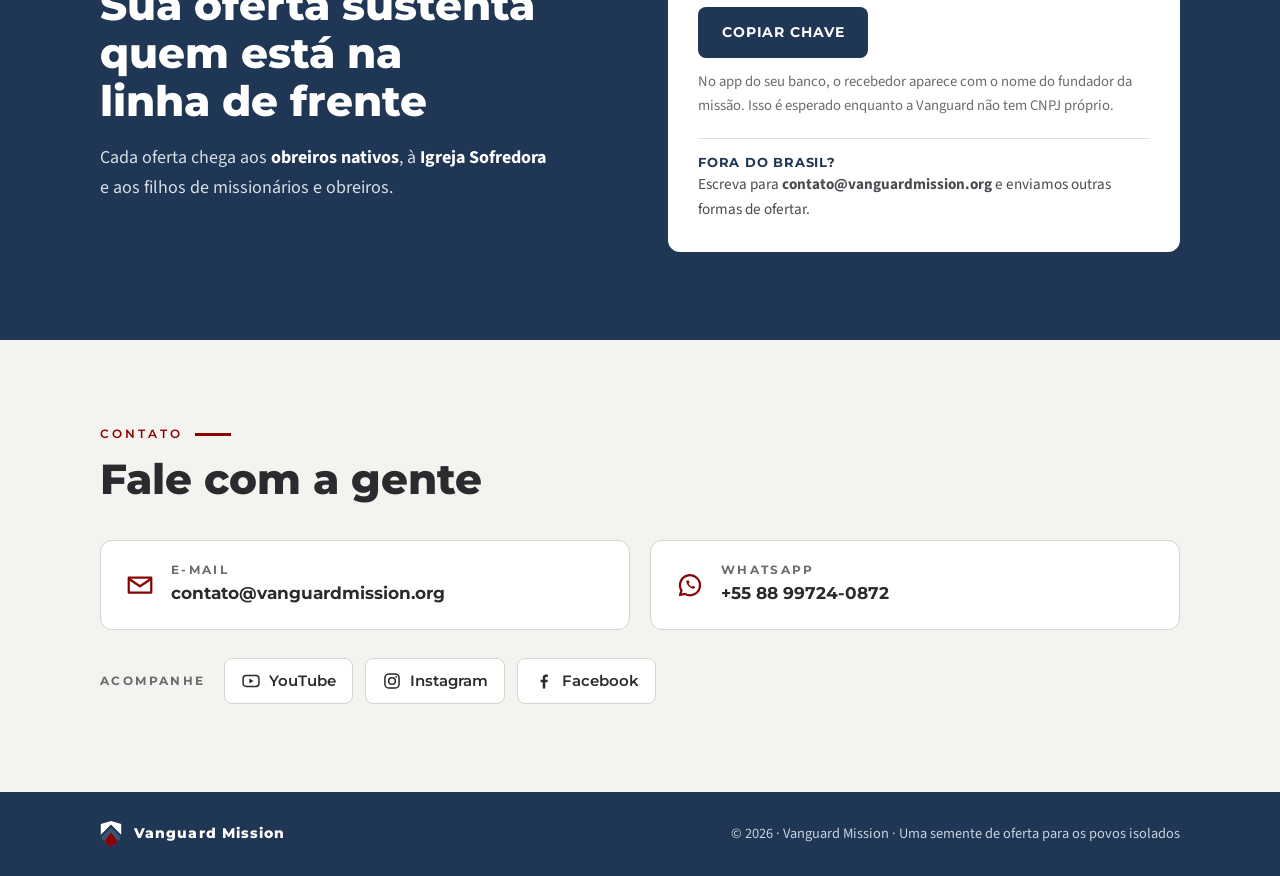
==== commit 5e974128: "Add files via upload" ====
--- a/index.html
+++ b/index.html
@@ -69,7 +69,7 @@
 <div class="wrap">
 <p class="eyebrow">O que fazemos</p>
 <h2>Três frentes, um só chamado</h2>
-<div class="grid3"><article class="front"><svg viewBox="0 0 24 24" aria-hidden="true"><path d="M4 5h7a2 2 0 0 1 2 2v12a2 2 0 0 0-2-2H4z M20 5h-7a2 2 0 0 0-2 2v12a2 2 0 0 1 2-2h7z" fill="none" stroke="currentColor" stroke-width="1.8" stroke-linejoin="round"/></svg><span class="sub">Evangelismo e discipulado</span><h3>Proclamação</h3><p>Evangelismo frequente em vilas com baixíssima presença cristã, buscando as “casas de paz” (Lucas 10) para discipular novos convertidos e firmar <b>Igrejas locais</b>.</p><p>Cooperação com o centro de evangelização <b>Light Athletics</b>, que alcança crianças, jovens e suas famílias por meio do esporte, e presença no ambiente universitário.</p></article><article class="front"><svg viewBox="0 0 24 24" aria-hidden="true"><path d="M12 3c2 3 4 5 4 8a4 4 0 0 1-8 0c0-3 2-5 4-8z M5 21h14" fill="none" stroke="currentColor" stroke-width="1.8" stroke-linejoin="round" stroke-linecap="round"/></svg><span class="sub">Um altar contínuo</span><h3>Oração e Intercessão</h3><p>Com missionários e líderes locais, mantemos um ambiente contínuo de adoração e <b>Oração</b>. Toda transformação verdadeira nasce da ação de Deus.</p><p>Intercedemos pela <b>Igreja Sofredora</b>, pelos <b>obreiros nativos</b> e por suas famílias.</p></article><article class="front"><svg viewBox="0 0 24 24" aria-hidden="true"><path d="M3 12l4-4 4 3 3-2 7 5-4 4h-5l-3-2-3 1z" fill="none" stroke="currentColor" stroke-width="1.8" stroke-linejoin="round"/></svg><span class="sub">O Evangelho em ação</span><h3>Apoio Real</h3><p>Alimentação e acompanhamento diário de cerca de 40 crianças e jovens em uma base missionária, com discipulado e conversões.</p><p>Apoio a irmãos que enfrentam perseguição em regiões isoladas, cuidado com os <b>filhos de missionários e obreiros</b> e um projeto de criação de peixes que fortalece uma vila.</p></article></div>
+<div class="grid3"><article class="front"><svg viewBox="0 0 24 24" aria-hidden="true"><path d="M4 5h7a2 2 0 0 1 2 2v12a2 2 0 0 0-2-2H4z M20 5h-7a2 2 0 0 0-2 2v12a2 2 0 0 1 2-2h7z" fill="none" stroke="currentColor" stroke-width="1.8" stroke-linejoin="round"/></svg><span class="sub">Evangelismo e discipulado</span><h3>Proclamação</h3><p>Evangelismo frequente em vilas com baixíssima presença cristã, buscando as “casas de paz” (Lucas 10) para discipular novos convertidos e firmar <b>Igrejas locais</b>.</p><p>Nossos espaços abrem portas para relacionamentos e, por meio deles, muitos têm chegado à <b>Igreja</b> e vidas têm sido transformadas. Neles também recebemos crianças e jovens que, em diversas atividades ao longo do ano, têm a oportunidade de conhecer o amor de Jesus (Marcos 10:14). Tanto no anúncio da Palavra quanto em cada atividade, vemos a Palavra crescer e se fortalecer (Atos 19:20).</p></article><article class="front"><svg viewBox="0 0 24 24" aria-hidden="true"><path d="M12 3c2 3 4 5 4 8a4 4 0 0 1-8 0c0-3 2-5 4-8z M5 21h14" fill="none" stroke="currentColor" stroke-width="1.8" stroke-linejoin="round" stroke-linecap="round"/></svg><span class="sub">Um altar contínuo</span><h3>Oração e Intercessão</h3><p>Com missionários e líderes locais, mantemos um ambiente contínuo de adoração e <b>Oração</b>, pois toda transformação verdadeira nasce da ação de Deus (1 Tessalonicenses 5:17).</p><p>Assim como a <b>Igreja</b> primitiva orava sem cessar por Pedro na prisão (Atos 12:5), intercedemos pela <b>Igreja Sofredora</b>, pelos <b>obreiros nativos</b> e por suas famílias.</p></article><article class="front"><svg viewBox="0 0 24 24" aria-hidden="true"><path d="M3 12l4-4 4 3 3-2 7 5-4 4h-5l-3-2-3 1z" fill="none" stroke="currentColor" stroke-width="1.8" stroke-linejoin="round"/></svg><span class="sub">O Evangelho em ação</span><h3>Apoio Real</h3><p>Alimentação, acompanhamento e discipulado diário de crianças e jovens em uma base missionária, onde temos visto conversões.</p><p>Apoio a irmãos que enfrentam perseguição em regiões isoladas, cuidado com as <b>famílias dos obreiros</b> e estrutura e suporte para que o trabalho missionário aconteça, o que exige uma manutenção forte e constante. Amamos não só de palavra, mas por obra e em verdade (1 João 3:18).</p></article></div>
 </div>
 </section>
 <section class="pray" id="ore">
